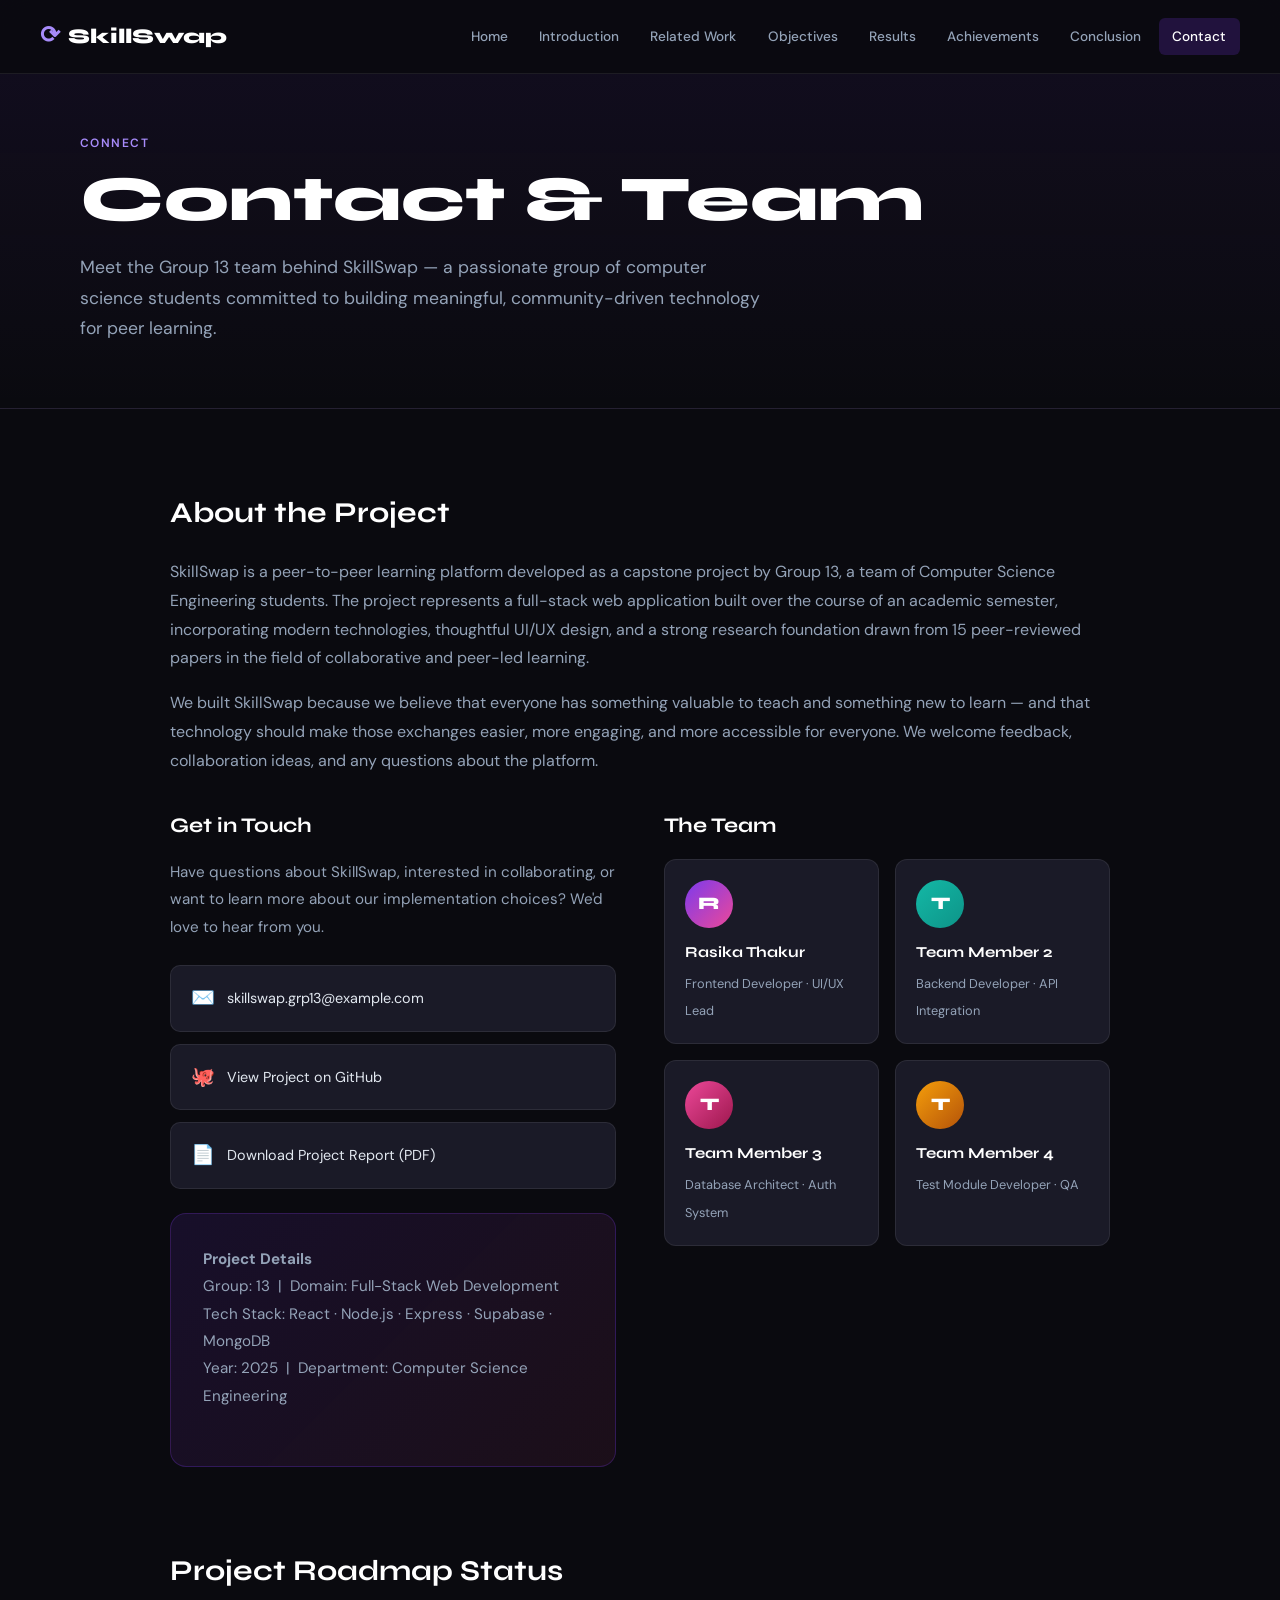
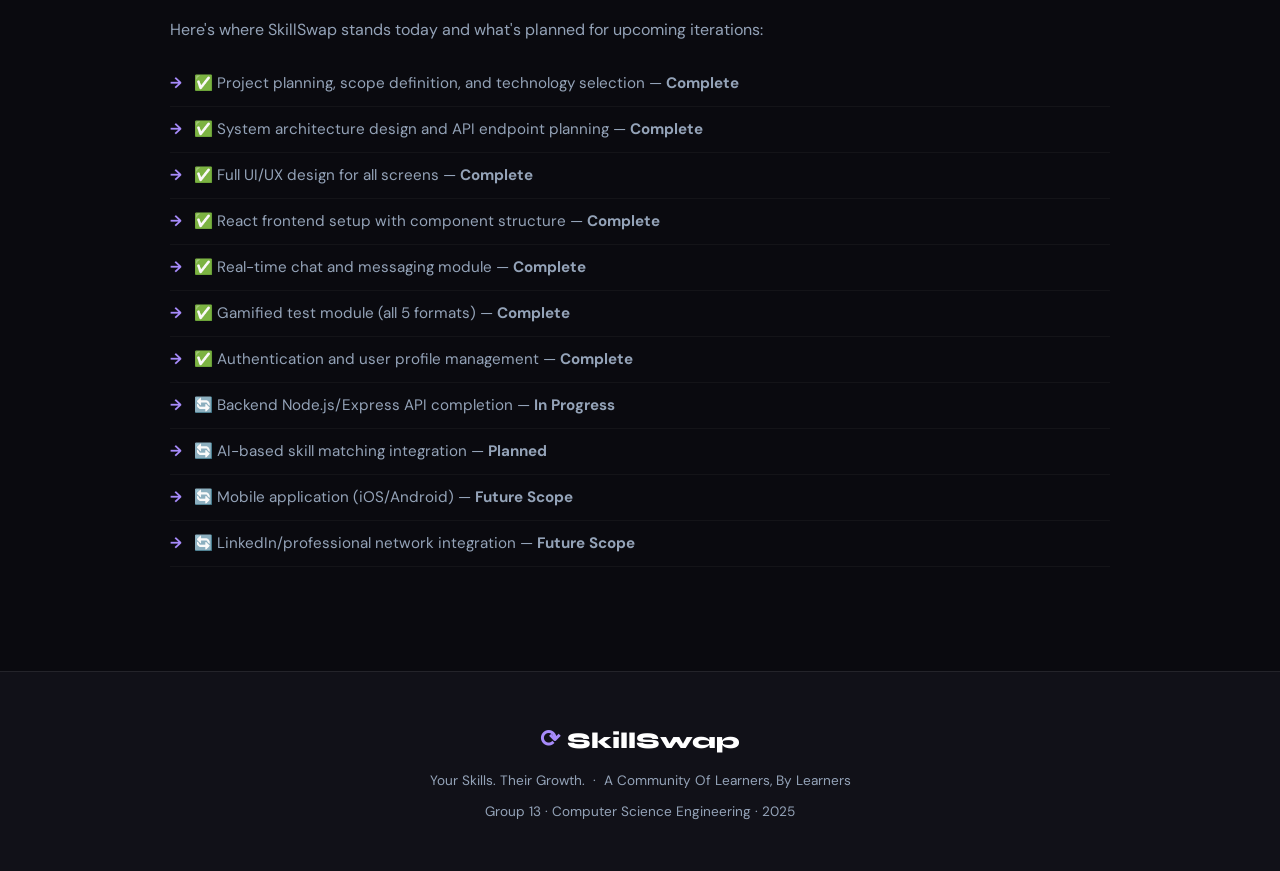
==== contact.html @ 5b23c988 "Add files via upload" ====
<!DOCTYPE html>
<html lang="en">
<head>
  <meta charset="UTF-8" /><meta name="viewport" content="width=device-width, initial-scale=1.0"/>
  <title>Contact — SkillSwap</title>
  <link rel="stylesheet" href="style.css" />
  <link href="https://fonts.googleapis.com/css2?family=Syne:wght@400;600;700;800&family=DM+Sans:ital,wght@0,300;0,400;0,500;1,300&display=swap" rel="stylesheet"/>
</head>
<body>
  <nav class="navbar" id="navbar">
    <div class="nav-brand"><span class="brand-icon">⟳</span><span class="brand-text">SkillSwap</span></div>
    <ul class="nav-links">
      <li><a href="index.html">Home</a></li>
      <li><a href="introduction.html">Introduction</a></li>
      <li><a href="related-work.html">Related Work</a></li>
      <li><a href="objectives.html">Objectives</a></li>
      <li><a href="results.html">Results</a></li>
      <li><a href="achievements.html">Achievements</a></li>
      <li><a href="conclusion.html">Conclusion</a></li>
      <li><a href="contact.html" class="active">Contact</a></li>
    </ul>
    <div class="nav-toggle" id="navToggle">&#9776;</div>
  </nav>

  <div class="page-hero">
    <span class="page-hero-label">Connect</span>
    <h1>Contact &amp; Team</h1>
    <p class="lead">Meet the Group 13 team behind SkillSwap — a passionate group of computer science students committed to building meaningful, community-driven technology for peer learning.</p>
  </div>

  <div class="page-content">

    <h2>About the Project</h2>
    <p>SkillSwap is a peer-to-peer learning platform developed as a capstone project by Group 13, a team of Computer Science Engineering students. The project represents a full-stack web application built over the course of an academic semester, incorporating modern technologies, thoughtful UI/UX design, and a strong research foundation drawn from 15 peer-reviewed papers in the field of collaborative and peer-led learning.</p>
    <p>We built SkillSwap because we believe that everyone has something valuable to teach and something new to learn — and that technology should make those exchanges easier, more engaging, and more accessible for everyone. We welcome feedback, collaboration ideas, and any questions about the platform.</p>

    <div class="contact-grid">
      <div class="contact-info">
        <h3>Get in Touch</h3>
        <p>Have questions about SkillSwap, interested in collaborating, or want to learn more about our implementation choices? We'd love to hear from you.</p>
        <a class="contact-link" href="mailto:skillswap.grp13@example.com">
          <span class="contact-link-icon">✉️</span>
          skillswap.grp13@example.com
        </a>
        <a class="contact-link" href="https://github.com/" target="_blank">
          <span class="contact-link-icon">🐙</span>
          View Project on GitHub
        </a>
        <a class="contact-link" href="#">
          <span class="contact-link-icon">📄</span>
          Download Project Report (PDF)
        </a>
        <div class="highlight-box" style="margin-top:1.5rem;">
          <p><strong>Project Details</strong><br/>
          Group: 13 &nbsp;|&nbsp; Domain: Full-Stack Web Development<br/>
          Tech Stack: React · Node.js · Express · Supabase · MongoDB<br/>
          Year: 2025 &nbsp;|&nbsp; Department: Computer Science Engineering</p>
        </div>
      </div>

      <div>
        <h3 style="font-family:var(--font-display);font-size:1.3rem;font-weight:700;color:var(--white);margin-bottom:1rem;">The Team</h3>
        <div class="team-grid">
          <div class="team-card">
            <div class="team-avatar">R</div>
            <h4>Rasika Thakur</h4>
            <span>Frontend Developer · UI/UX Lead</span>
          </div>
          <div class="team-card">
            <div class="team-avatar" style="background:linear-gradient(135deg,#14b8a6,#0d9488);">T</div>
            <h4>Team Member 2</h4>
            <span>Backend Developer · API Integration</span>
          </div>
          <div class="team-card">
            <div class="team-avatar" style="background:linear-gradient(135deg,#ec4899,#9d174d);">T</div>
            <h4>Team Member 3</h4>
            <span>Database Architect · Auth System</span>
          </div>
          <div class="team-card">
            <div class="team-avatar" style="background:linear-gradient(135deg,#f59e0b,#b45309);">T</div>
            <h4>Team Member 4</h4>
            <span>Test Module Developer · QA</span>
          </div>
        </div>
      </div>
    </div>

    <h2 style="margin-top:3rem;">Project Roadmap Status</h2>
    <p>Here's where SkillSwap stands today and what's planned for upcoming iterations:</p>
    <ul>
      <li>✅ Project planning, scope definition, and technology selection — <strong>Complete</strong></li>
      <li>✅ System architecture design and API endpoint planning — <strong>Complete</strong></li>
      <li>✅ Full UI/UX design for all screens — <strong>Complete</strong></li>
      <li>✅ React frontend setup with component structure — <strong>Complete</strong></li>
      <li>✅ Real-time chat and messaging module — <strong>Complete</strong></li>
      <li>✅ Gamified test module (all 5 formats) — <strong>Complete</strong></li>
      <li>✅ Authentication and user profile management — <strong>Complete</strong></li>
      <li>🔄 Backend Node.js/Express API completion — <strong>In Progress</strong></li>
      <li>🔄 AI-based skill matching integration — <strong>Planned</strong></li>
      <li>🔄 Mobile application (iOS/Android) — <strong>Future Scope</strong></li>
      <li>🔄 LinkedIn/professional network integration — <strong>Future Scope</strong></li>
    </ul>

  </div>

  <footer class="footer">
    <div class="footer-inner">
      <div class="footer-brand"><span class="brand-icon">⟳</span> SkillSwap</div>
      <p class="footer-sub">Your Skills. Their Growth. &nbsp;·&nbsp; A Community Of Learners, By Learners</p>
      <p class="footer-sub" style="margin-top:0.5rem;">Group 13 · Computer Science Engineering · 2025</p>
    </div>
  </footer>
  <script src="main.js"></script>
</body>
</html>
---- style.css ----
/* ===== RESET & ROOT ===== */
*, *::before, *::after { box-sizing: border-box; margin: 0; padding: 0; }

:root {
  --purple: #7c3aed;
  --purple-light: #a78bfa;
  --purple-dark: #4c1d95;
  --pink: #ec4899;
  --teal: #14b8a6;
  --yellow: #f59e0b;
  --bg: #0a0a0f;
  --bg2: #111118;
  --bg3: #1a1a27;
  --border: rgba(255,255,255,0.08);
  --text: #e2e8f0;
  --text-muted: #94a3b8;
  --white: #ffffff;
  --font-display: 'Syne', sans-serif;
  --font-body: 'DM Sans', sans-serif;
}

html { scroll-behavior: smooth; }

body {
  font-family: var(--font-body);
  background: var(--bg);
  color: var(--text);
  line-height: 1.7;
  overflow-x: hidden;
}

/* ===== NAVBAR ===== */
.navbar {
  position: fixed; top: 0; left: 0; right: 0; z-index: 100;
  display: flex; align-items: center; justify-content: space-between;
  padding: 1rem 2.5rem;
  background: rgba(10, 10, 15, 0.85);
  backdrop-filter: blur(16px);
  border-bottom: 1px solid var(--border);
  transition: all 0.3s;
}
.navbar.scrolled { padding: 0.7rem 2.5rem; }

.nav-brand {
  display: flex; align-items: center; gap: 0.5rem;
  font-family: var(--font-display);
  font-size: 1.3rem; font-weight: 800;
  color: var(--white); text-decoration: none;
}
.brand-icon { color: var(--purple-light); font-size: 1.5rem; }

.nav-links {
  display: flex; list-style: none; gap: 0.25rem;
}
.nav-links a {
  display: block; padding: 0.45rem 0.85rem;
  font-size: 0.85rem; font-weight: 500;
  color: var(--text-muted); text-decoration: none;
  border-radius: 6px; transition: all 0.2s;
}
.nav-links a:hover, .nav-links a.active {
  color: var(--white);
  background: rgba(124,58,237,0.2);
}

.nav-toggle {
  display: none; font-size: 1.5rem; cursor: pointer; color: var(--text);
}

/* ===== HERO ===== */
.hero {
  min-height: 100vh;
  display: grid; grid-template-columns: 1fr 1fr;
  align-items: center; gap: 3rem;
  padding: 8rem 5rem 5rem;
  position: relative; overflow: hidden;
}

.hero-bg { position: absolute; inset: 0; pointer-events: none; z-index: 0; }
.orb {
  position: absolute; border-radius: 50%;
  filter: blur(80px); opacity: 0.35;
  animation: float 8s ease-in-out infinite;
}
.orb1 { width: 500px; height: 500px; background: var(--purple); top: -100px; left: -100px; animation-delay: 0s; }
.orb2 { width: 400px; height: 400px; background: var(--pink); bottom: -100px; right: 10%; animation-delay: -3s; }
.orb3 { width: 300px; height: 300px; background: var(--teal); top: 30%; left: 40%; animation-delay: -5s; }

@keyframes float {
  0%, 100% { transform: translateY(0) scale(1); }
  50% { transform: translateY(-30px) scale(1.05); }
}

.grid-lines {
  position: absolute; inset: 0;
  background-image:
    linear-gradient(rgba(255,255,255,0.02) 1px, transparent 1px),
    linear-gradient(90deg, rgba(255,255,255,0.02) 1px, transparent 1px);
  background-size: 60px 60px;
}

.hero-content { position: relative; z-index: 1; }

.hero-badge {
  display: inline-block; padding: 0.35rem 1rem;
  background: rgba(124,58,237,0.2);
  border: 1px solid rgba(124,58,237,0.4);
  border-radius: 100px; font-size: 0.8rem;
  color: var(--purple-light); font-weight: 500;
  margin-bottom: 1.5rem; letter-spacing: 0.05em;
  text-transform: uppercase;
}

.hero-title {
  font-family: var(--font-display);
  font-size: clamp(4rem, 8vw, 7rem);
  font-weight: 800; line-height: 0.95;
  display: block;
}
.title-line { display: block; color: var(--white); }
.title-line.accent {
  color: transparent;
  -webkit-text-stroke: 2px var(--purple-light);
  letter-spacing: -0.02em;
}

.hero-tagline {
  font-family: var(--font-display);
  font-size: 1.1rem; font-weight: 600;
  color: var(--purple-light); margin: 1rem 0 1.25rem;
  letter-spacing: 0.08em; text-transform: uppercase;
}

.hero-desc { font-size: 1.05rem; color: var(--text-muted); max-width: 520px; margin-bottom: 2rem; }

.hero-cta { display: flex; gap: 1rem; flex-wrap: wrap; margin-bottom: 2.5rem; }

.btn-primary {
  padding: 0.8rem 1.8rem; border-radius: 8px;
  background: var(--purple); color: var(--white);
  font-weight: 600; font-family: var(--font-body);
  font-size: 0.95rem; text-decoration: none;
  transition: all 0.25s; border: 2px solid var(--purple);
  cursor: pointer;
}
.btn-primary:hover { background: var(--purple-dark); transform: translateY(-2px); box-shadow: 0 8px 24px rgba(124,58,237,0.4); }

.btn-secondary {
  padding: 0.8rem 1.8rem; border-radius: 8px;
  background: transparent; color: var(--text);
  font-weight: 600; font-size: 0.95rem;
  text-decoration: none; border: 2px solid var(--border);
  transition: all 0.25s;
}
.btn-secondary:hover { border-color: var(--purple-light); color: var(--white); }

.hero-stats { display: flex; align-items: center; gap: 1.5rem; }
.stat { display: flex; flex-direction: column; }
.stat-num { font-family: var(--font-display); font-size: 1.6rem; font-weight: 800; color: var(--white); }
.stat-label { font-size: 0.75rem; color: var(--text-muted); text-transform: uppercase; letter-spacing: 0.05em; }
.stat-divider { width: 1px; height: 40px; background: var(--border); }

/* Mockup */
.hero-mockup { position: relative; z-index: 1; }
.mockup-frame {
  border-radius: 16px; overflow: hidden;
  border: 1px solid var(--border);
  box-shadow: 0 40px 80px rgba(0,0,0,0.6), 0 0 0 1px rgba(124,58,237,0.2);
  background: var(--bg2);
  transform: perspective(1000px) rotateY(-8deg) rotateX(2deg);
  transition: transform 0.4s;
}
.mockup-frame:hover { transform: perspective(1000px) rotateY(-2deg) rotateX(1deg); }
.mockup-bar {
  display: flex; gap: 6px; padding: 12px 16px;
  background: var(--bg3); border-bottom: 1px solid var(--border);
}
.mockup-bar span {
  width: 12px; height: 12px; border-radius: 50%;
  background: rgba(255,255,255,0.15);
}
.mockup-bar span:nth-child(1) { background: #ff5f57; }
.mockup-bar span:nth-child(2) { background: #febc2e; }
.mockup-bar span:nth-child(3) { background: #28c840; }
.mockup-frame img { width: 100%; display: block; }

/* ===== FEATURES STRIP ===== */
.features-strip {
  display: flex; flex-wrap: wrap; justify-content: center;
  gap: 0; border-top: 1px solid var(--border);
  border-bottom: 1px solid var(--border);
  background: var(--bg2);
}
.feature-item {
  display: flex; align-items: center; gap: 0.6rem;
  padding: 1rem 2rem; font-size: 0.9rem; font-weight: 500;
  color: var(--text-muted); border-right: 1px solid var(--border);
  transition: all 0.2s;
}
.feature-item:last-child { border-right: none; }
.feature-item:hover { color: var(--white); background: rgba(124,58,237,0.1); }
.feat-icon { font-size: 1.1rem; }

/* ===== SECTIONS ===== */
.section {
  padding: 6rem 5rem; position: relative;
}

.section-header { text-align: center; margin-bottom: 3.5rem; }
.section-label {
  display: inline-block; font-size: 0.75rem; font-weight: 600;
  letter-spacing: 0.12em; text-transform: uppercase;
  color: var(--purple-light); margin-bottom: 0.75rem;
}
.section-header h2 {
  font-family: var(--font-display);
  font-size: clamp(2rem, 4vw, 2.8rem); font-weight: 800;
  color: var(--white);
}

/* ===== CARDS GRID ===== */
.cards-grid {
  display: grid; grid-template-columns: repeat(2, 1fr);
  gap: 1.5rem; max-width: 1100px; margin: 0 auto;
}
.card {
  border-radius: 16px; padding: 2.5rem;
  border: 1px solid var(--border); position: relative;
  overflow: hidden; transition: transform 0.3s, box-shadow 0.3s;
}
.card:hover { transform: translateY(-4px); box-shadow: 0 20px 60px rgba(0,0,0,0.4); }
.card-purple { background: linear-gradient(135deg, rgba(124,58,237,0.15), rgba(76,29,149,0.08)); border-color: rgba(124,58,237,0.25); }
.card-pink { background: linear-gradient(135deg, rgba(236,72,153,0.15), rgba(157,23,77,0.08)); border-color: rgba(236,72,153,0.25); }
.card-teal { background: linear-gradient(135deg, rgba(20,184,166,0.15), rgba(13,148,136,0.08)); border-color: rgba(20,184,166,0.25); }
.card-dark { background: var(--bg3); border-color: var(--border); }
.card-num {
  font-family: var(--font-display); font-size: 3rem; font-weight: 800;
  color: rgba(255,255,255,0.06); position: absolute; top: 1rem; right: 1.5rem;
  line-height: 1;
}
.card h3 { font-family: var(--font-display); font-size: 1.2rem; font-weight: 700; color: var(--white); margin-bottom: 0.75rem; }
.card p { font-size: 0.95rem; color: var(--text-muted); line-height: 1.7; }

/* ===== TECH GRID ===== */
.tech-section { background: var(--bg2); }
.tech-grid {
  display: flex; flex-wrap: wrap; justify-content: center; gap: 1.5rem;
  max-width: 800px; margin: 0 auto;
}
.tech-card {
  display: flex; flex-direction: column; align-items: center; gap: 0.75rem;
  padding: 1.5rem 2rem; border-radius: 12px;
  background: var(--bg3); border: 1px solid var(--border);
  min-width: 110px; transition: all 0.3s; cursor: default;
}
.tech-card:hover { border-color: var(--purple-light); transform: translateY(-4px); }
.tech-logo {
  width: 48px; height: 48px; border-radius: 10px;
  display: flex; align-items: center; justify-content: center;
  font-size: 1.4rem; font-weight: 700;
}
.react-logo { background: rgba(97,218,251,0.15); color: #61dafb; }
.node-logo { background: rgba(104,159,56,0.15); color: #68a038; }
.express-logo { background: rgba(255,255,255,0.08); color: var(--white); font-size: 1rem; }
.supa-logo { background: rgba(62,207,142,0.15); color: #3ecf8e; font-size: 1rem; }
.mongo-logo { background: rgba(77,179,61,0.15); color: #4db33d; }
.vercel-logo { background: rgba(255,255,255,0.08); color: var(--white); }
.tech-card span { font-size: 0.85rem; font-weight: 600; color: var(--text-muted); }

/* ===== NAV HUB ===== */
.nav-hub-grid {
  display: grid; grid-template-columns: repeat(3, 1fr);
  gap: 1.25rem; max-width: 1100px; margin: 0 auto;
}
.nav-hub-card {
  display: block; padding: 2rem; border-radius: 14px;
  background: var(--bg3); border: 1px solid var(--border);
  text-decoration: none; position: relative;
  transition: all 0.3s; overflow: hidden;
}
.nav-hub-card::before {
  content: ''; position: absolute; inset: 0;
  background: linear-gradient(135deg, rgba(124,58,237,0.1), transparent);
  opacity: 0; transition: opacity 0.3s;
}
.nav-hub-card:hover::before { opacity: 1; }
.nav-hub-card:hover { border-color: rgba(124,58,237,0.4); transform: translateY(-3px); }
.hub-icon { font-size: 1.8rem; display: block; margin-bottom: 0.75rem; }
.nav-hub-card h3 { font-family: var(--font-display); font-size: 1.1rem; font-weight: 700; color: var(--white); margin-bottom: 0.4rem; }
.nav-hub-card p { font-size: 0.85rem; color: var(--text-muted); margin-bottom: 1.25rem; }
.hub-arrow { color: var(--purple-light); font-size: 1.2rem; font-weight: 700; }

/* ===== PAGE CONTENT ===== */
.page-hero {
  padding: 8rem 5rem 4rem;
  background: linear-gradient(180deg, rgba(124,58,237,0.08) 0%, transparent 100%);
  border-bottom: 1px solid var(--border);
}
.page-hero-label {
  display: inline-block; font-size: 0.75rem; font-weight: 600;
  letter-spacing: 0.12em; text-transform: uppercase;
  color: var(--purple-light); margin-bottom: 0.75rem;
}
.page-hero h1 {
  font-family: var(--font-display); font-size: clamp(2.5rem, 5vw, 4rem);
  font-weight: 800; color: var(--white); line-height: 1.1;
  margin-bottom: 1rem;
}
.page-hero .lead {
  font-size: 1.1rem; color: var(--text-muted); max-width: 680px; line-height: 1.75;
}

.page-content {
  padding: 5rem; max-width: 1100px; margin: 0 auto;
}
.page-content h2 {
  font-family: var(--font-display); font-size: 1.8rem; font-weight: 700;
  color: var(--white); margin: 3rem 0 1.25rem;
}
.page-content h2:first-child { margin-top: 0; }
.page-content p {
  font-size: 1rem; color: var(--text-muted); line-height: 1.8; margin-bottom: 1rem;
}
.page-content ul { list-style: none; margin: 1rem 0 1.5rem; }
.page-content ul li {
  padding: 0.6rem 0; padding-left: 1.5rem;
  color: var(--text-muted); font-size: 0.95rem; position: relative;
  border-bottom: 1px solid rgba(255,255,255,0.04);
}
.page-content ul li::before {
  content: '→'; position: absolute; left: 0; color: var(--purple-light); font-weight: 700;
}

.highlight-box {
  background: linear-gradient(135deg, rgba(124,58,237,0.12), rgba(236,72,153,0.08));
  border: 1px solid rgba(124,58,237,0.25);
  border-radius: 16px; padding: 2rem; margin: 2rem 0;
}
.highlight-box p { color: var(--text); margin: 0; }

/* ===== OBJECTIVE CARDS ===== */
.obj-grid {
  display: grid; grid-template-columns: repeat(2, 1fr); gap: 1.25rem;
  margin: 2rem 0;
}
.obj-card {
  padding: 1.75rem; border-radius: 14px;
  background: var(--bg3); border: 1px solid var(--border);
}
.obj-num {
  font-family: var(--font-display); font-size: 0.75rem; font-weight: 700;
  color: var(--purple-light); letter-spacing: 0.1em;
  text-transform: uppercase; margin-bottom: 0.5rem;
}
.obj-card h3 { font-family: var(--font-display); font-size: 1rem; font-weight: 700; color: var(--white); margin-bottom: 0.5rem; }
.obj-card p { font-size: 0.9rem; color: var(--text-muted); }

/* ===== RESULTS ===== */
.results-gallery {
  display: grid; grid-template-columns: 1fr 1fr; gap: 2rem; margin: 2rem 0;
}
.result-item {
  border-radius: 14px; overflow: hidden;
  border: 1px solid var(--border); background: var(--bg3);
}
.result-item img { width: 100%; display: block; }
.result-caption { padding: 1rem 1.25rem; }
.result-caption strong { color: var(--white); font-size: 0.9rem; display: block; margin-bottom: 0.25rem; }
.result-caption span { font-size: 0.82rem; color: var(--text-muted); }

/* ===== PAPER TABLE ===== */
.paper-table {
  width: 100%; border-collapse: collapse; margin: 2rem 0;
  font-size: 0.88rem;
}
.paper-table th {
  background: var(--bg3); padding: 0.85rem 1rem;
  text-align: left; color: var(--purple-light);
  font-weight: 600; letter-spacing: 0.05em; text-transform: uppercase;
  border-bottom: 1px solid var(--border);
}
.paper-table td {
  padding: 0.85rem 1rem; color: var(--text-muted);
  border-bottom: 1px solid rgba(255,255,255,0.04);
}
.paper-table tr:hover td { background: rgba(124,58,237,0.05); color: var(--text); }

/* ===== ACHIEVEMENT CARDS ===== */
.ach-grid {
  display: grid; grid-template-columns: repeat(3, 1fr); gap: 1.25rem;
  margin: 2rem 0;
}
.ach-card {
  padding: 2rem; border-radius: 14px;
  background: var(--bg3); border: 1px solid var(--border);
  text-align: center; transition: all 0.3s;
}
.ach-card:hover { border-color: rgba(124,58,237,0.4); transform: translateY(-3px); }
.ach-icon { font-size: 2.5rem; margin-bottom: 0.75rem; display: block; }
.ach-card h3 { font-family: var(--font-display); font-size: 1rem; font-weight: 700; color: var(--white); margin-bottom: 0.4rem; }
.ach-card p { font-size: 0.85rem; color: var(--text-muted); }

/* ===== CONTACT ===== */
.contact-grid { display: grid; grid-template-columns: 1fr 1fr; gap: 3rem; margin-top: 2rem; }
.contact-info h3 { font-family: var(--font-display); font-size: 1.3rem; font-weight: 700; color: var(--white); margin-bottom: 1rem; }
.contact-info p { font-size: 0.95rem; color: var(--text-muted); margin-bottom: 1.5rem; }
.contact-link {
  display: flex; align-items: center; gap: 0.75rem;
  padding: 1rem 1.25rem; border-radius: 10px;
  background: var(--bg3); border: 1px solid var(--border);
  color: var(--text); text-decoration: none; font-size: 0.9rem;
  margin-bottom: 0.75rem; transition: all 0.2s;
}
.contact-link:hover { border-color: var(--purple-light); color: var(--white); }
.contact-link-icon { font-size: 1.2rem; }

.team-grid { display: grid; grid-template-columns: 1fr 1fr; gap: 1rem; }
.team-card {
  padding: 1.25rem; border-radius: 12px;
  background: var(--bg3); border: 1px solid var(--border);
}
.team-avatar {
  width: 48px; height: 48px; border-radius: 50%;
  background: linear-gradient(135deg, var(--purple), var(--pink));
  display: flex; align-items: center; justify-content: center;
  font-family: var(--font-display); font-weight: 800;
  color: var(--white); font-size: 1.1rem; margin-bottom: 0.75rem;
}
.team-card h4 { font-family: var(--font-display); font-size: 0.95rem; font-weight: 700; color: var(--white); margin-bottom: 0.2rem; }
.team-card span { font-size: 0.8rem; color: var(--text-muted); }

/* ===== FOOTER ===== */
.footer {
  border-top: 1px solid var(--border);
  background: var(--bg2); text-align: center;
  padding: 3rem 2rem;
}
.footer-inner { max-width: 600px; margin: 0 auto; }
.footer-brand {
  font-family: var(--font-display); font-size: 1.4rem; font-weight: 800;
  color: var(--white); margin-bottom: 0.5rem;
  display: flex; align-items: center; justify-content: center; gap: 0.4rem;
}
.footer-sub { font-size: 0.85rem; color: var(--text-muted); }

/* ===== RESPONSIVE ===== */
@media (max-width: 900px) {
  .hero { grid-template-columns: 1fr; padding: 7rem 2rem 3rem; text-align: center; }
  .hero-desc { margin: 0 auto 2rem; }
  .hero-cta { justify-content: center; }
  .hero-stats { justify-content: center; }
  .hero-mockup { display: none; }
  .section { padding: 4rem 2rem; }
  .cards-grid { grid-template-columns: 1fr; }
  .nav-hub-grid { grid-template-columns: 1fr 1fr; }
  .ach-grid { grid-template-columns: 1fr 1fr; }
  .results-gallery { grid-template-columns: 1fr; }
  .contact-grid { grid-template-columns: 1fr; }
  .page-hero { padding: 7rem 2rem 3rem; }
  .page-content { padding: 3rem 2rem; }
  .obj-grid { grid-template-columns: 1fr; }
  .nav-links { display: none; flex-direction: column; position: absolute; top: 100%; left: 0; right: 0; background: var(--bg2); border-bottom: 1px solid var(--border); padding: 1rem; }
  .nav-links.open { display: flex; }
  .nav-toggle { display: block; }
  .navbar { padding: 1rem 1.5rem; }
  .features-strip { gap: 0; }
  .feature-item { padding: 0.75rem 1rem; font-size: 0.8rem; }
  .team-grid { grid-template-columns: 1fr; }
}

@media (max-width: 600px) {
  .nav-hub-grid { grid-template-columns: 1fr; }
  .ach-grid { grid-template-columns: 1fr; }
  .hero-title { font-size: 3.5rem; }
  .paper-table { font-size: 0.78rem; }
  .paper-table th, .paper-table td { padding: 0.6rem 0.6rem; }
}

/* ===== ANIMATIONS ===== */
.fade-in {
  opacity: 0; transform: translateY(20px);
  animation: fadeInUp 0.6s ease forwards;
}
@keyframes fadeInUp {
  to { opacity: 1; transform: translateY(0); }
}
.delay-1 { animation-delay: 0.1s; }
.delay-2 { animation-delay: 0.2s; }
.delay-3 { animation-delay: 0.3s; }
.delay-4 { animation-delay: 0.4s; }

/* ===== SCROLLBAR ===== */
::-webkit-scrollbar { width: 6px; }
::-webkit-scrollbar-track { background: var(--bg); }
::-webkit-scrollbar-thumb { background: var(--purple-dark); border-radius: 3px; }
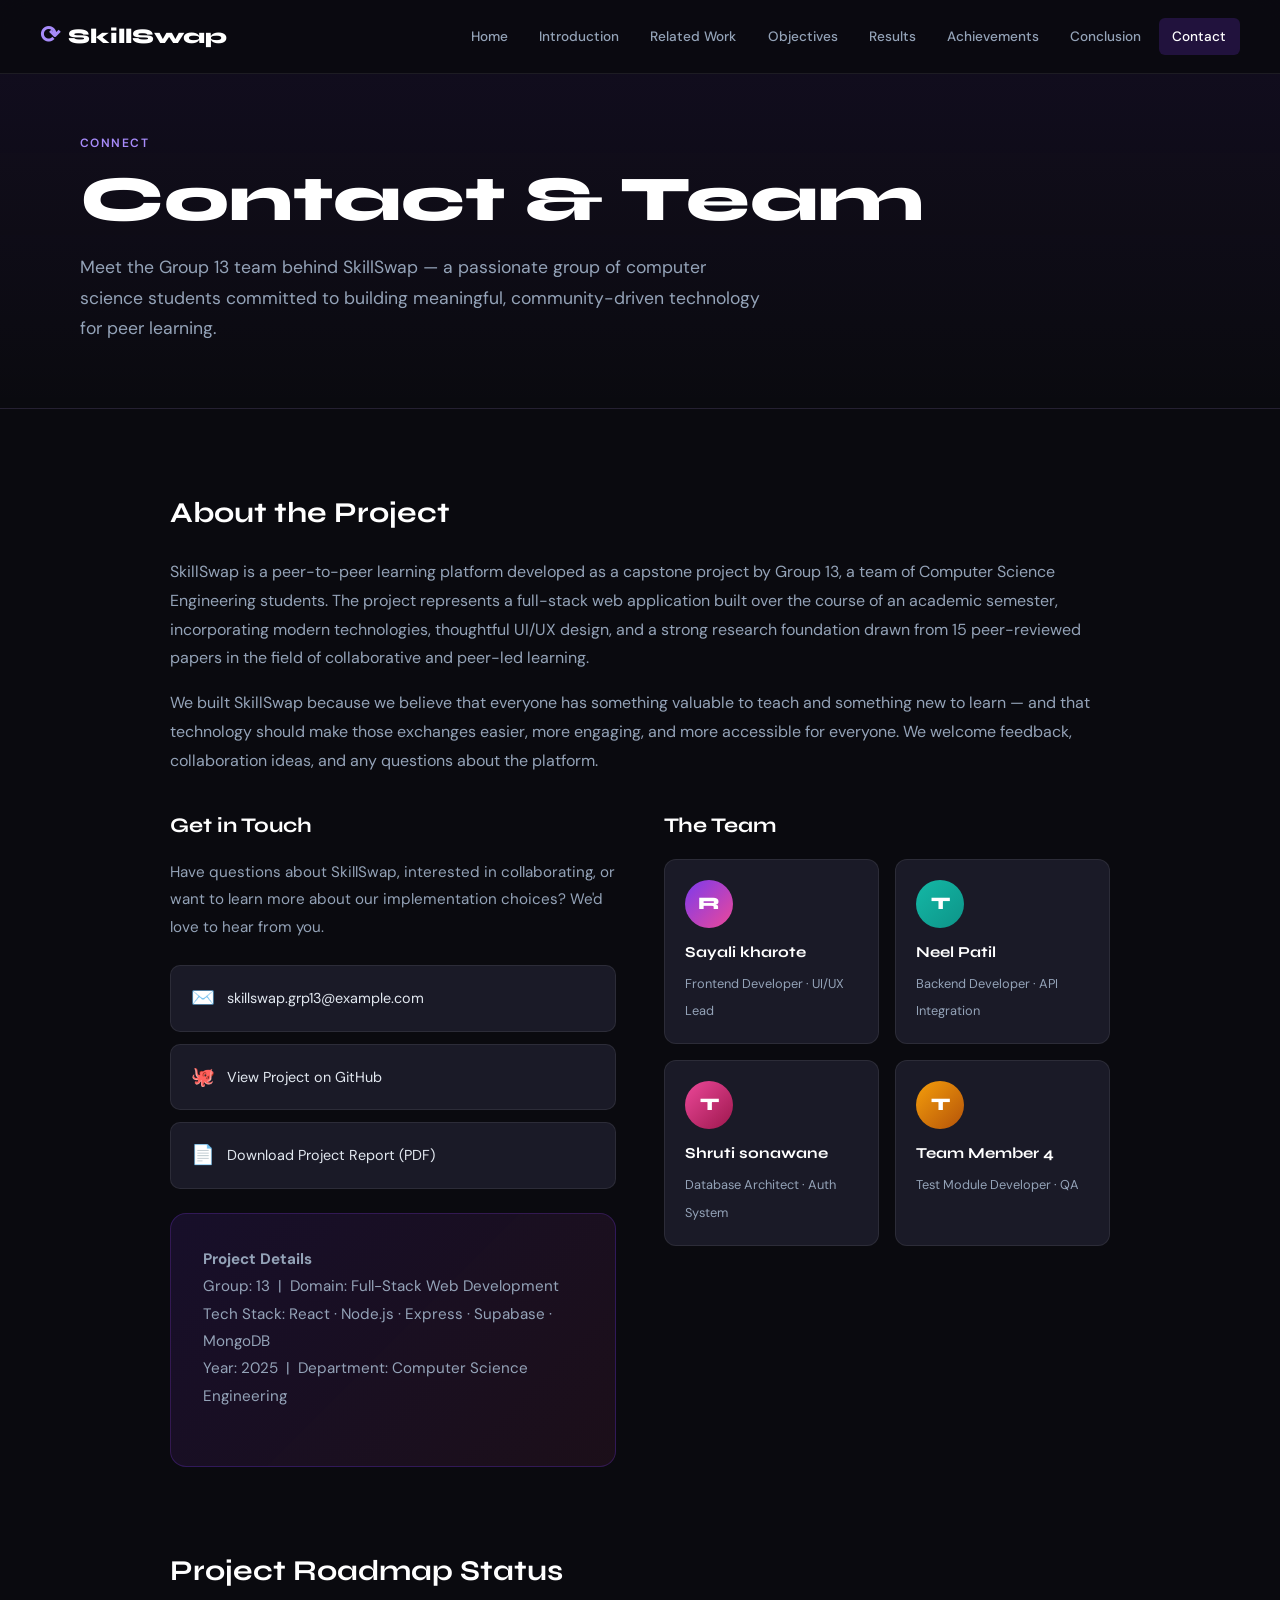
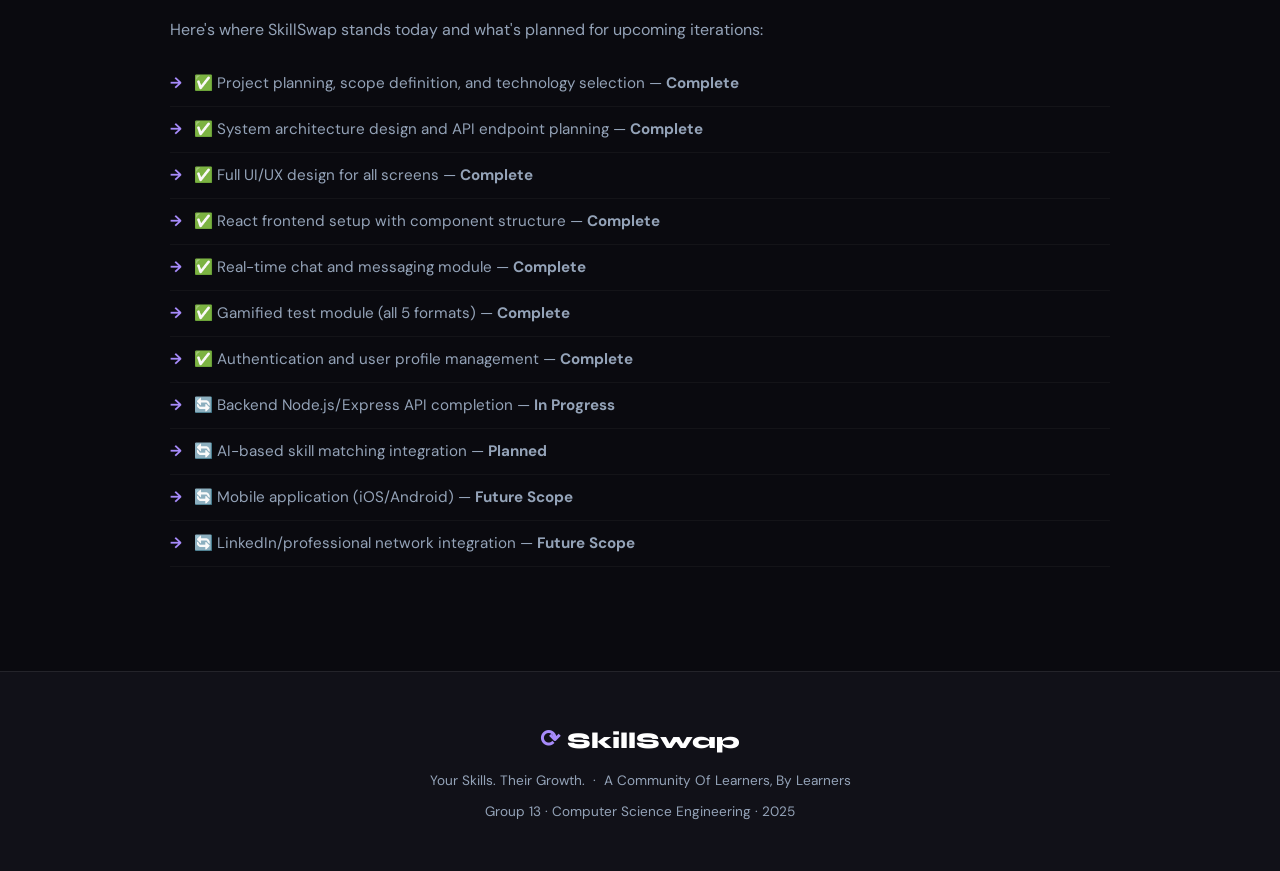
==== commit c0334d66: "Update contact.html" ====
--- a/contact.html
+++ b/contact.html
@@ -63,17 +63,17 @@
         <div class="team-grid">
           <div class="team-card">
             <div class="team-avatar">R</div>
-            <h4>Rasika Thakur</h4>
+            <h4>Sayali kharote</h4>
             <span>Frontend Developer · UI/UX Lead</span>
           </div>
           <div class="team-card">
             <div class="team-avatar" style="background:linear-gradient(135deg,#14b8a6,#0d9488);">T</div>
-            <h4>Team Member 2</h4>
+            <h4>Neel Patil</h4>
             <span>Backend Developer · API Integration</span>
           </div>
           <div class="team-card">
             <div class="team-avatar" style="background:linear-gradient(135deg,#ec4899,#9d174d);">T</div>
-            <h4>Team Member 3</h4>
+            <h4>Shruti sonawane</h4>
             <span>Database Architect · Auth System</span>
           </div>
           <div class="team-card">
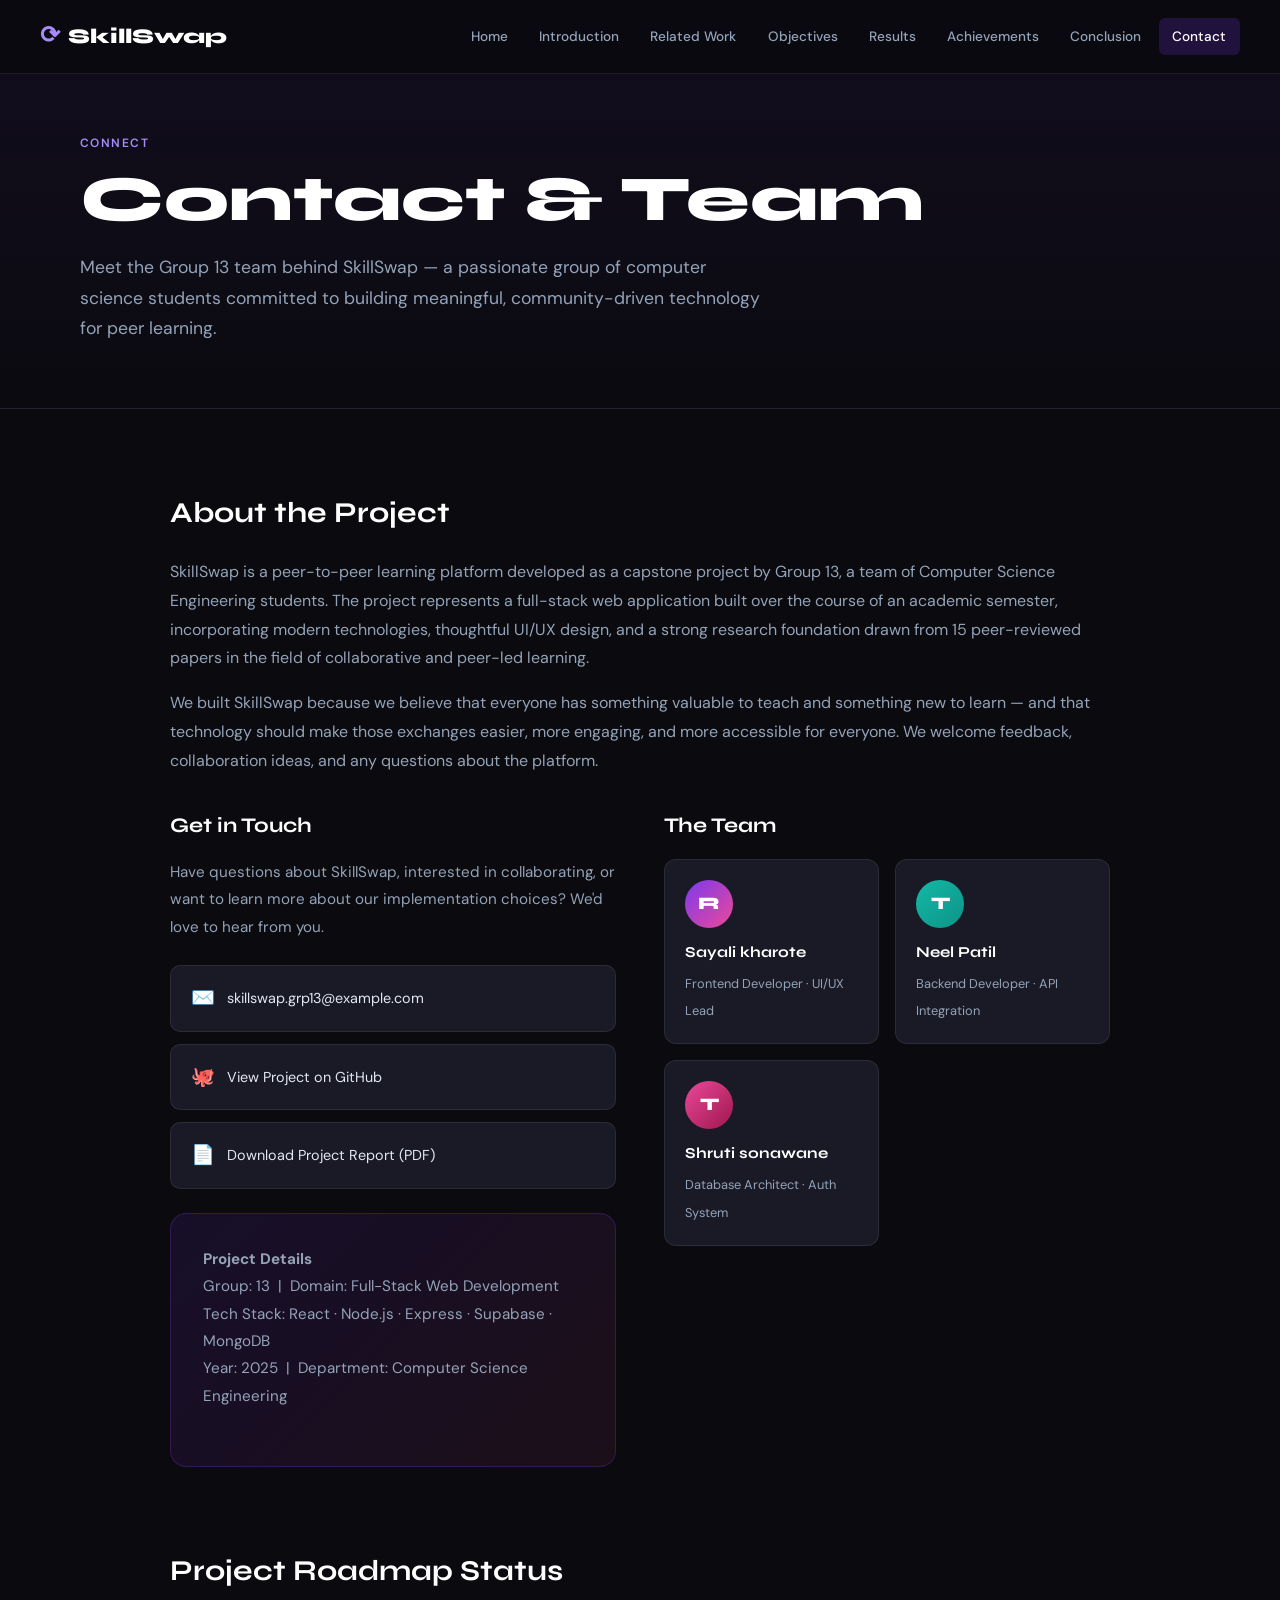
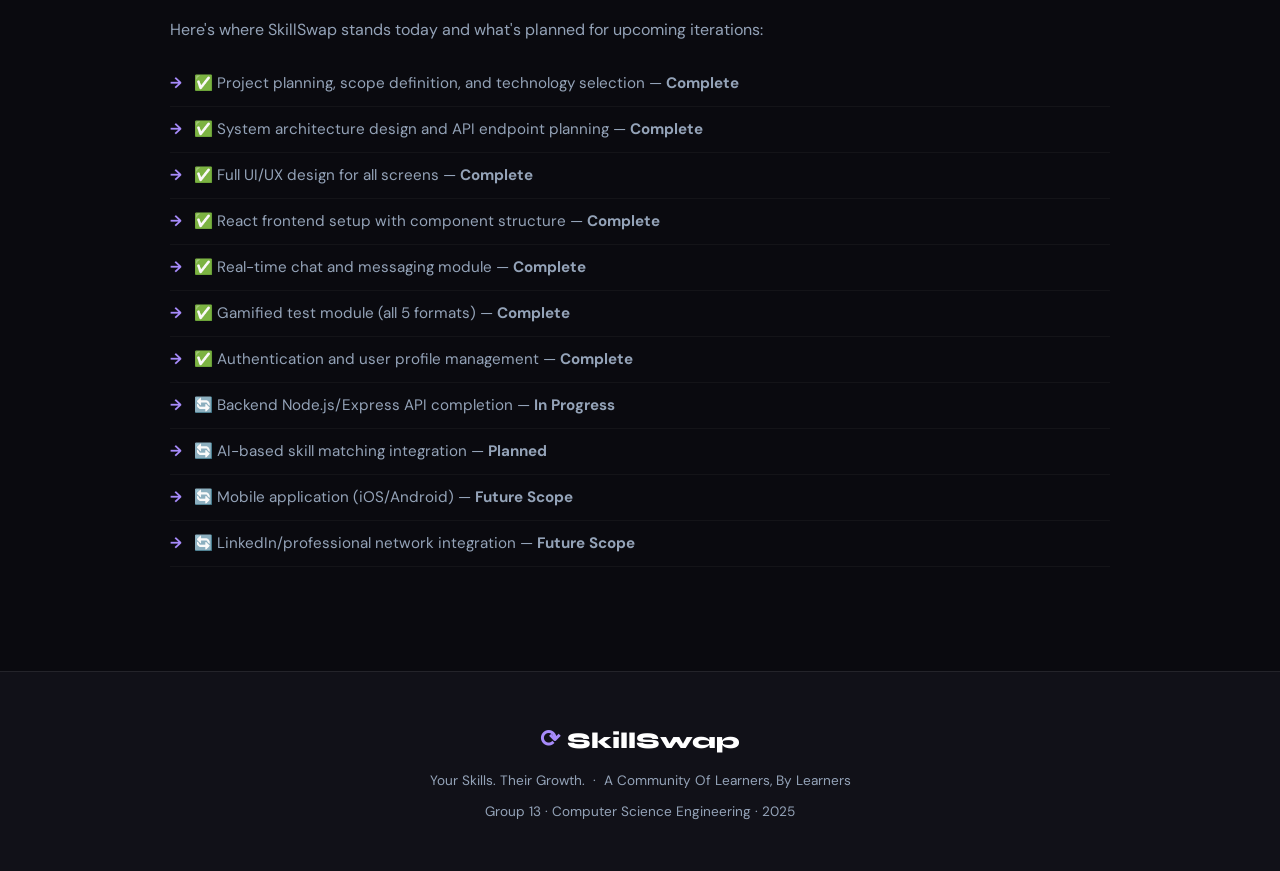
==== commit 4ae70d18: "Update contact.html" ====
--- a/contact.html
+++ b/contact.html
@@ -76,11 +76,7 @@
             <h4>Shruti sonawane</h4>
             <span>Database Architect · Auth System</span>
           </div>
-          <div class="team-card">
-            <div class="team-avatar" style="background:linear-gradient(135deg,#f59e0b,#b45309);">T</div>
-            <h4>Team Member 4</h4>
-            <span>Test Module Developer · QA</span>
-          </div>
+          
         </div>
       </div>
     </div>
